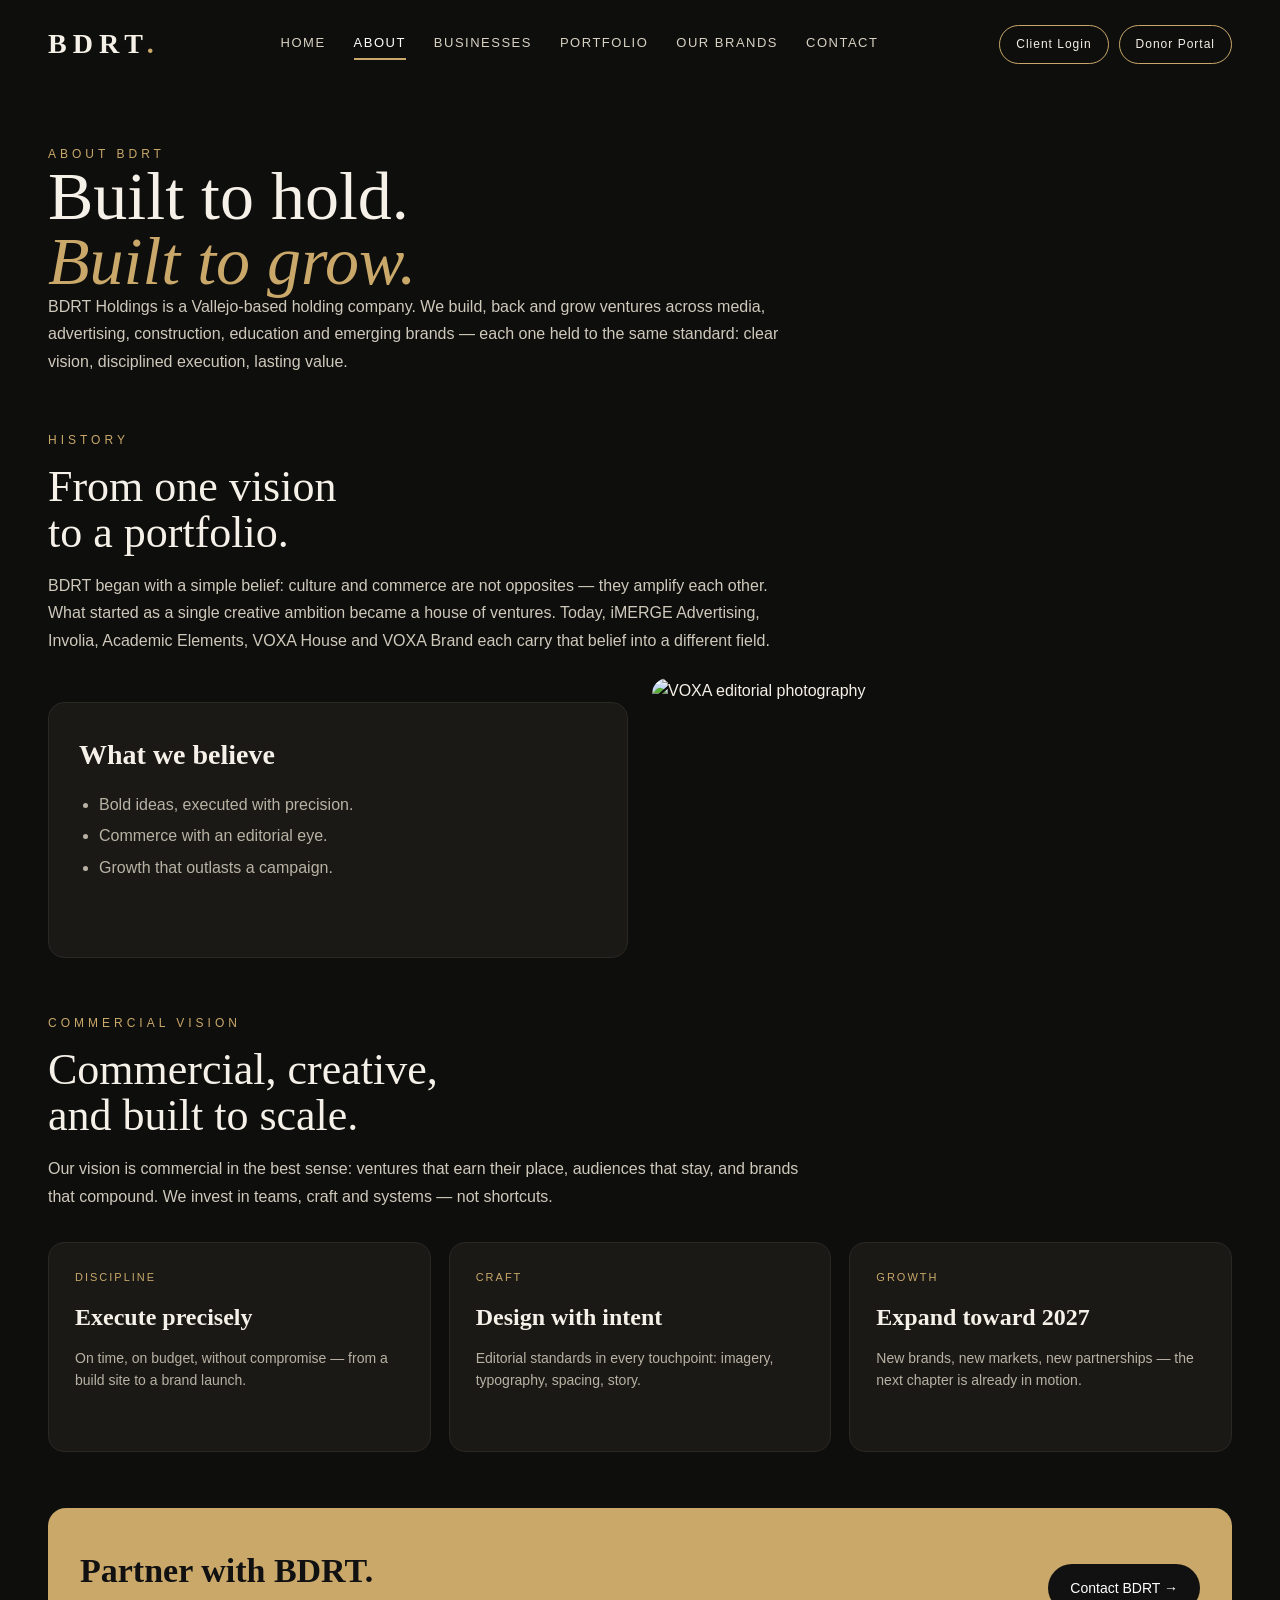
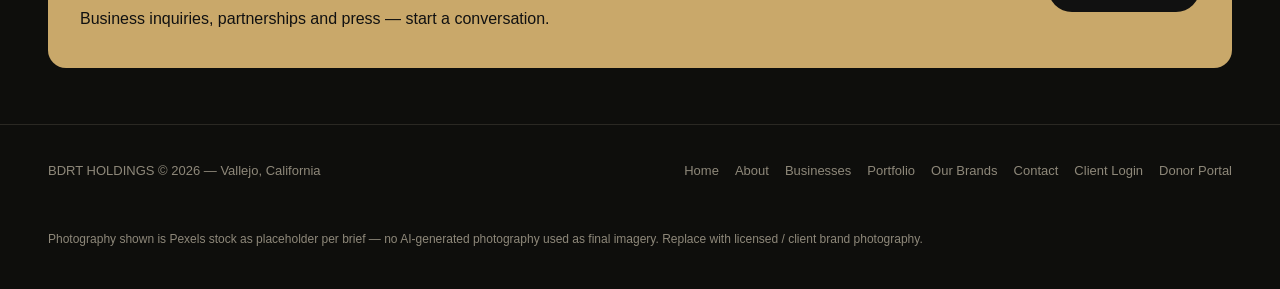
==== about.html @ 22045c34 "BDRT Holdings homepage + full site - Dark Luxury Editorial concept" ====
<!DOCTYPE html>
<html lang="en"><head><meta charset="utf-8"><meta name="viewport" content="width=device-width, initial-scale=1"><title>About — BDRT Holdings</title><link rel="stylesheet" href="styles.css"></head>
<body>
<header class="top">
  <a class="logo" href="index.html">BDRT<span>.</span></a>
  <button class="menu-toggle" data-menu-toggle aria-expanded="false">MENU ☰</button>
  <nav class="mainnav" data-mainnav><a href="index.html">Home</a><a href="about.html" class="active">About</a><a href="businesses.html">Businesses</a><a href="portfolio.html">Portfolio</a><a href="brands.html">Our Brands</a><a href="contact.html">Contact</a></nav>
  <div class="nav-actions"><a class="navbtn" href="contact.html#portals">Client Login</a><a class="navbtn" href="contact.html#portals">Donor Portal</a></div>
</header>
<main>
<div class="section"><div class="label">About BDRT</div><h1>Built to hold.<br><em>Built to grow.</em></h1><p class="lead">BDRT Holdings is a Vallejo-based holding company. We build, back and grow ventures across media, advertising, construction, education and emerging brands — each one held to the same standard: clear vision, disciplined execution, lasting value.</p></div>
<div class="section tight"><div class="label">History</div><h2>From one vision<br>to a portfolio.</h2><p class="lead">BDRT began with a simple belief: culture and commerce are not opposites — they amplify each other. What started as a single creative ambition became a house of ventures. Today, iMERGE Advertising, Involia, Academic Elements, VOXA House and VOXA Brand each carry that belief into a different field.</p>
<div class="split"><div class="detail"><h3>What we believe</h3><ul><li>Bold ideas, executed with precision.</li><li>Commerce with an editorial eye.</li><li>Growth that outlasts a campaign.</li></ul></div><img src="https://images.pexels.com/photos/33989223/pexels-photo-33989223.jpeg?auto=compress&cs=tinysrgb&w=1260&h=750&dpr=1" alt="VOXA editorial photography"></div></div>
<div class="section tight" id="vision-2027"><div class="label">Commercial Vision</div><h2>Commercial, creative,<br>and built to scale.</h2><p class="lead">Our vision is commercial in the best sense: ventures that earn their place, audiences that stay, and brands that compound. We invest in teams, craft and systems — not shortcuts.</p>
<div class="grid"><div class="card"><div class="tag">Discipline</div><h3>Execute precisely</h3><p>On time, on budget, without compromise — from a build site to a brand launch.</p></div><div class="card"><div class="tag">Craft</div><h3>Design with intent</h3><p>Editorial standards in every touchpoint: imagery, typography, spacing, story.</p></div><div class="card"><div class="tag">Growth</div><h3>Expand toward 2027</h3><p>New brands, new markets, new partnerships — the next chapter is already in motion.</p></div></div></div>
<div class="section tight"><div class="band"><div><h3>Partner with BDRT.</h3><p>Business inquiries, partnerships and press — start a conversation.</p></div><a href="contact.html">Contact BDRT →</a></div></div>
</main>
<footer><div>BDRT HOLDINGS © 2026 — Vallejo, California</div><nav><a href="index.html">Home</a><a href="about.html">About</a><a href="businesses.html">Businesses</a><a href="portfolio.html">Portfolio</a><a href="brands.html">Our Brands</a><a href="contact.html">Contact</a><a href="contact.html#portals">Client Login</a><a href="contact.html#portals">Donor Portal</a></nav></footer>
<div class="note">Photography shown is Pexels stock as placeholder per brief — no AI-generated photography used as final imagery. Replace with licensed / client brand photography.</div>
<script src="script.js"></script>
</body></html>
---- styles.css ----
/* BDRT Holdings — Dark Luxury Editorial. Shared stylesheet. */
*{margin:0;padding:0;box-sizing:border-box}
:root{--bg:#0E0E0C;--card:#1A1916;--line:#2A2823;--cream:#F5F0E8;--muted:#CFC9BC;--dim:#B9B2A4;--faint:#8E887A;--gold:#C9A86A;--gold2:#8A6B2F}
html{scroll-behavior:smooth}
body{font-family:Inter,Arial,sans-serif;background:var(--bg);color:var(--cream);line-height:1.6}
a{color:inherit;text-decoration:none}
img{max-width:100%}
/* Header — identical on every page */
.top{max-width:1440px;margin:0 auto;padding:22px 48px;display:flex;justify-content:space-between;align-items:center;gap:20px}
.logo{font-family:Georgia,serif;font-size:28px;letter-spacing:6px;font-weight:700}
.logo span{color:var(--gold)}
.mainnav{display:flex;gap:28px;font-size:13px;letter-spacing:1.5px;text-transform:uppercase;color:#D8D2C4}
.mainnav a{padding:4px 0;border-bottom:2px solid transparent}
.mainnav a:hover,.mainnav a.active{color:#fff;border-bottom-color:var(--gold)}
.navbtn{border:1px solid var(--gold);padding:9px 16px;border-radius:999px;font-size:12px;letter-spacing:1px;white-space:nowrap}
.navbtn:hover{background:var(--gold);color:#111}
.nav-actions{display:flex;gap:10px;align-items:center}
.menu-toggle{display:none;background:none;border:1px solid #444;color:var(--cream);padding:8px 14px;border-radius:999px;font-size:12px;letter-spacing:2px;cursor:pointer}
/* Hero */
.hero{max-width:1440px;margin:0 auto;padding:24px 48px 48px;display:grid;grid-template-columns:1.05fr .95fr;gap:40px;align-items:center}
.kicker{font-size:12px;letter-spacing:4px;text-transform:uppercase;color:var(--gold);margin-bottom:18px}
h1{font-family:Georgia,serif;font-size:68px;line-height:.95;font-weight:400}
h1 em{font-style:italic;color:var(--gold)}
.hero p{margin:22px 0 28px;color:var(--muted);font-size:17px;max-width:560px}
.cta{display:flex;gap:14px;flex-wrap:wrap}
.btn1{background:var(--gold);color:#111;padding:14px 26px;border-radius:999px;font-weight:700;font-size:14px;border:1px solid var(--gold)}
.btn1:hover{background:#D9BC82}
.btn2{border:1px solid #555;padding:14px 26px;border-radius:999px;font-size:14px}
.btn2:hover{border-color:var(--gold)}
.heroimg{border-radius:18px;overflow:hidden;height:560px;background:#222}
.heroimg img{width:100%;height:100%;object-fit:cover}
.badge{position:absolute;background:#111;border:1px solid var(--gold);padding:10px 16px;border-radius:999px;font-size:12px;letter-spacing:2px}
.wrap{position:relative}
.meta{margin-top:18px;display:flex;gap:28px;color:#A9A295;font-size:13px;flex-wrap:wrap}
/* Sections */
.section{max-width:1440px;margin:0 auto;padding:56px 48px}
.section.tight{padding-top:0}
.label{font-size:12px;letter-spacing:4px;color:var(--gold);text-transform:uppercase}
h2{font-family:Georgia,serif;font-size:44px;line-height:1.05;margin:14px 0 16px;font-weight:400}
h2 em{font-style:italic;color:var(--gold)}
.lead{color:var(--muted);line-height:1.7;max-width:760px}
.grid{display:grid;grid-template-columns:repeat(3,1fr);gap:18px;margin-top:32px}
.card{background:var(--card);border:1px solid var(--line);border-radius:16px;padding:26px;min-height:210px}
.card:hover{border-color:var(--gold)}
.card h3{font-family:Georgia,serif;font-size:24px;margin:12px 0 10px}
.card p{color:var(--dim);font-size:14px;line-height:1.6}
.card .link{display:inline-block;margin-top:14px;color:var(--gold);font-size:13px;letter-spacing:1px}
.tag{font-size:11px;letter-spacing:2px;color:var(--gold);text-transform:uppercase}
/* Work */
.work{display:grid;grid-template-columns:1fr 1fr 1fr;gap:18px;margin-top:28px}
.work article{border-radius:16px;overflow:hidden;background:var(--card);border:1px solid var(--line)}
.work img{width:100%;height:260px;object-fit:cover;display:block}
.work .txt{padding:18px}
.work .txt h4{font-family:Georgia,serif;font-size:20px}
.work .txt p{color:var(--dim);font-size:13px;line-height:1.5;margin-top:6px}
.gold-tile{background:linear-gradient(135deg,var(--gold),var(--gold2));display:flex;align-items:center;justify-content:center;min-height:260px;border-radius:16px}
.gold-tile .inner{text-align:center;color:#111;padding:24px}
.gold-tile .eyebrow{font-size:12px;letter-spacing:3px}
.gold-tile .big{font-family:Georgia,serif;font-size:32px;margin-top:10px;line-height:1.2}
/* Band */
.band{background:var(--gold);color:#111;border-radius:18px;padding:36px 32px;display:flex;justify-content:space-between;align-items:center;gap:24px;flex-wrap:wrap}
.band h3{font-family:Georgia,serif;font-size:34px}
.band p{margin-top:8px;max-width:560px}
.band a{background:#111;color:#fff;padding:13px 22px;border-radius:999px;font-size:14px;white-space:nowrap}
/* Detail blocks (about / businesses / brands) */
.detail{border:1px solid var(--line);border-radius:16px;padding:30px;background:var(--card);margin-top:24px}
.detail h3{font-family:Georgia,serif;font-size:28px;margin-bottom:10px}
.detail p{color:var(--dim);max-width:820px}
.detail ul{margin:14px 0 0 20px;color:var(--dim)}
.detail li{margin-bottom:6px}
.split{display:grid;grid-template-columns:1fr 1fr;gap:24px;margin-top:24px}
.split img{width:100%;height:100%;min-height:280px;object-fit:cover;border-radius:16px}
/* Contact form */
.form{max-width:640px;margin-top:24px;display:grid;gap:14px}
.form label{font-size:12px;letter-spacing:2px;text-transform:uppercase;color:var(--gold)}
.form input,.form select,.form textarea{background:#141310;border:1px solid var(--line);color:var(--cream);padding:13px 16px;border-radius:12px;font:inherit;font-size:15px;width:100%}
.form input:focus,.form select:focus,.form textarea:focus{outline:none;border-color:var(--gold)}
.form-note{color:var(--faint);font-size:13px}
.portal-note{margin-top:24px;border:1px solid var(--line);border-radius:16px;padding:20px;background:var(--card);color:var(--dim);font-size:14px}
.portal-note a{color:var(--gold)}
/* Footer — identical on every page */
footer{max-width:1440px;margin:0 auto;padding:36px 48px 48px;display:flex;justify-content:space-between;gap:20px;flex-wrap:wrap;color:var(--faint);font-size:13px;border-top:1px solid var(--line)}
footer nav{display:flex;gap:16px;flex-wrap:wrap}
footer a:hover{color:var(--gold)}
.note{max-width:1440px;margin:0 auto;padding:0 48px 40px;color:var(--faint);font-size:12px;line-height:1.6}
/* Responsive */
@media (max-width:960px){
  .top{padding:18px 20px}
  .menu-toggle{display:block}
  .mainnav{display:none;position:absolute;top:72px;left:0;right:0;background:#141310;padding:20px;flex-direction:column;gap:14px;border-bottom:1px solid var(--line);z-index:10}
  .mainnav.open{display:flex}
  .nav-actions .navbtn{display:none}
  .hero{grid-template-columns:1fr;padding:16px 20px 32px;gap:24px}
  h1{font-size:42px}
  .heroimg{height:380px}
  .section{padding:36px 20px}
  .grid,.work{grid-template-columns:1fr}
  h2{font-size:32px}
  .split{grid-template-columns:1fr}
  .band{padding:26px 20px}
  footer{padding:28px 20px 32px}
  .note{padding:0 20px 28px}
}
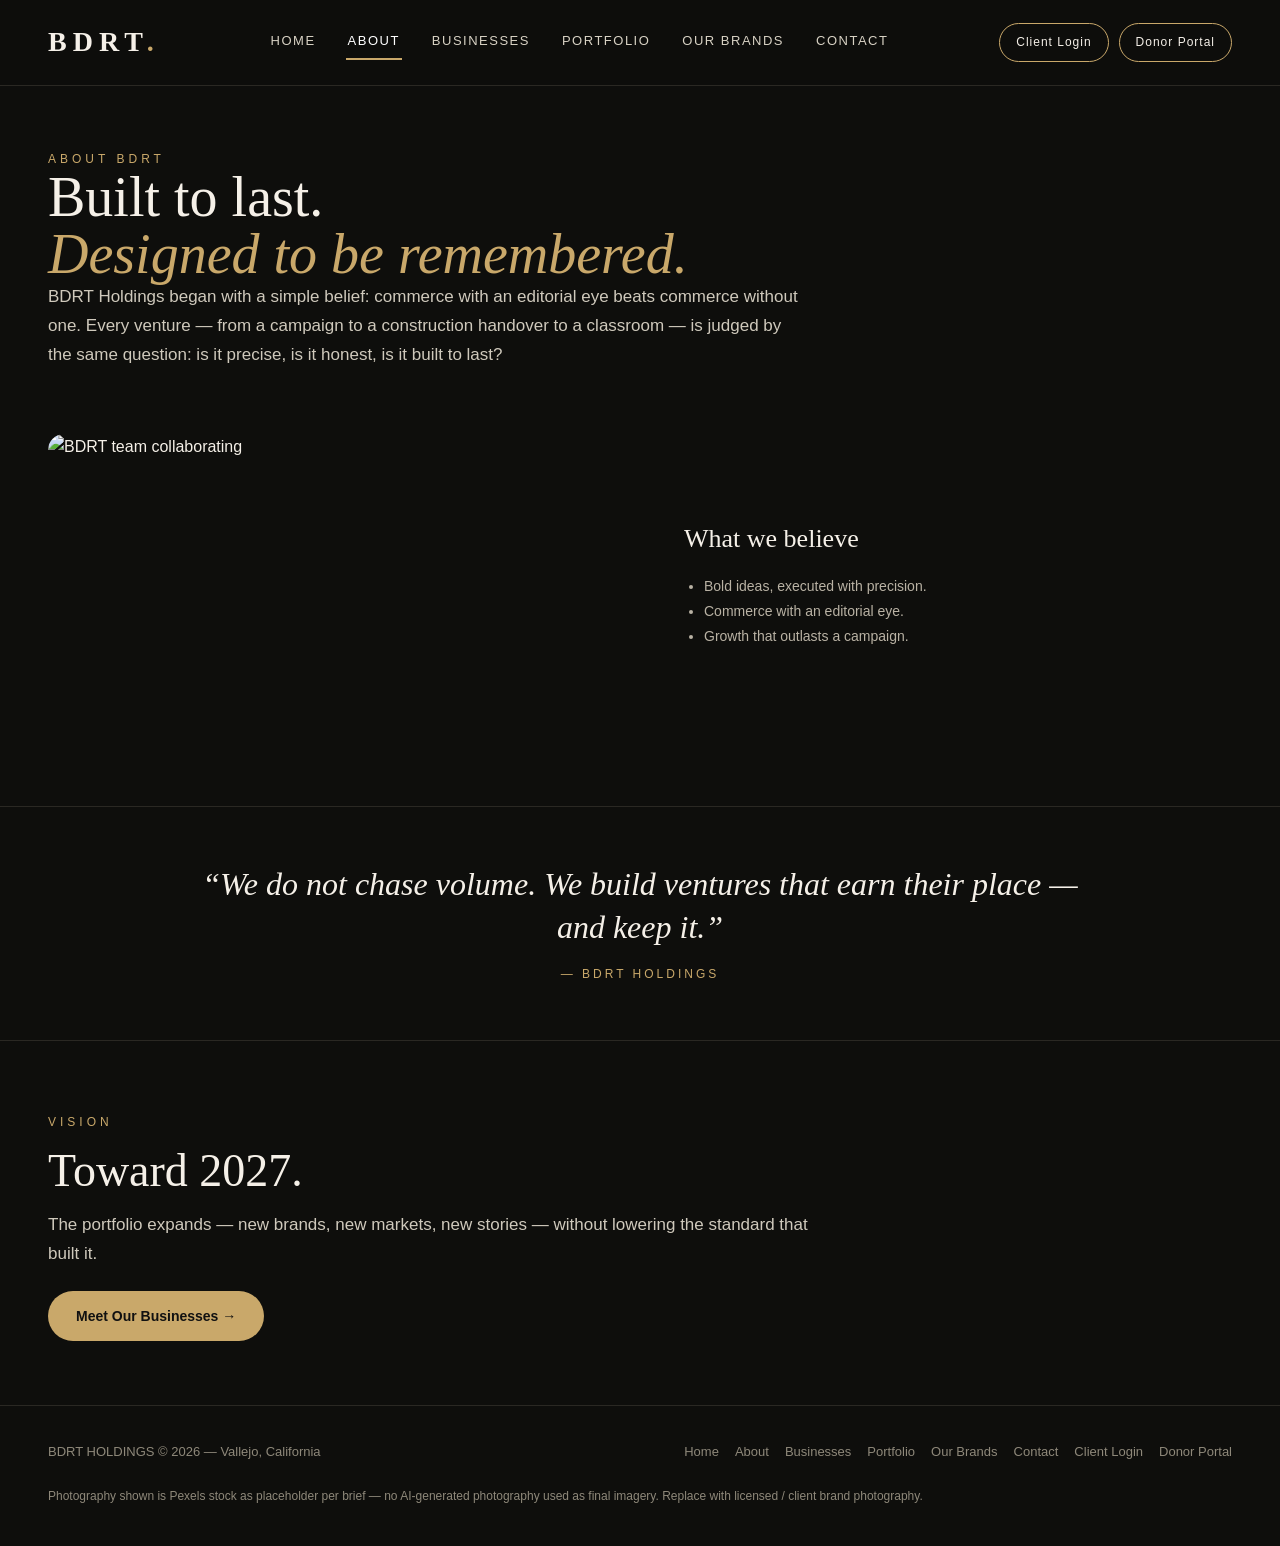
==== commit 3a74318f: "Premium v2: full-bleed hero, image cards per business, 2027 timeline, trust band" ====
--- a/about.html
+++ b/about.html
@@ -4,16 +4,16 @@
 <header class="top">
   <a class="logo" href="index.html">BDRT<span>.</span></a>
   <button class="menu-toggle" data-menu-toggle aria-expanded="false">MENU ☰</button>
-  <nav class="mainnav" data-mainnav><a href="index.html">Home</a><a href="about.html" class="active">About</a><a href="businesses.html">Businesses</a><a href="portfolio.html">Portfolio</a><a href="brands.html">Our Brands</a><a href="contact.html">Contact</a></nav>
+  <nav class="mainnav" data-mainnav><a href="index.html" data-nav="index">Home</a><a href="about.html" class="active">About</a><a href="businesses.html" data-nav="businesses">Businesses</a><a href="portfolio.html" data-nav="portfolio">Portfolio</a><a href="brands.html" data-nav="brands">Our Brands</a><a href="contact.html" data-nav="contact">Contact</a></nav>
   <div class="nav-actions"><a class="navbtn" href="contact.html#portals">Client Login</a><a class="navbtn" href="contact.html#portals">Donor Portal</a></div>
 </header>
 <main>
-<div class="section"><div class="label">About BDRT</div><h1>Built to hold.<br><em>Built to grow.</em></h1><p class="lead">BDRT Holdings is a Vallejo-based holding company. We build, back and grow ventures across media, advertising, construction, education and emerging brands — each one held to the same standard: clear vision, disciplined execution, lasting value.</p></div>
-<div class="section tight"><div class="label">History</div><h2>From one vision<br>to a portfolio.</h2><p class="lead">BDRT began with a simple belief: culture and commerce are not opposites — they amplify each other. What started as a single creative ambition became a house of ventures. Today, iMERGE Advertising, Involia, Academic Elements, VOXA House and VOXA Brand each carry that belief into a different field.</p>
-<div class="split"><div class="detail"><h3>What we believe</h3><ul><li>Bold ideas, executed with precision.</li><li>Commerce with an editorial eye.</li><li>Growth that outlasts a campaign.</li></ul></div><img src="https://images.pexels.com/photos/33989223/pexels-photo-33989223.jpeg?auto=compress&cs=tinysrgb&w=1260&h=750&dpr=1" alt="VOXA editorial photography"></div></div>
-<div class="section tight" id="vision-2027"><div class="label">Commercial Vision</div><h2>Commercial, creative,<br>and built to scale.</h2><p class="lead">Our vision is commercial in the best sense: ventures that earn their place, audiences that stay, and brands that compound. We invest in teams, craft and systems — not shortcuts.</p>
-<div class="grid"><div class="card"><div class="tag">Discipline</div><h3>Execute precisely</h3><p>On time, on budget, without compromise — from a build site to a brand launch.</p></div><div class="card"><div class="tag">Craft</div><h3>Design with intent</h3><p>Editorial standards in every touchpoint: imagery, typography, spacing, story.</p></div><div class="card"><div class="tag">Growth</div><h3>Expand toward 2027</h3><p>New brands, new markets, new partnerships — the next chapter is already in motion.</p></div></div></div>
-<div class="section tight"><div class="band"><div><h3>Partner with BDRT.</h3><p>Business inquiries, partnerships and press — start a conversation.</p></div><a href="contact.html">Contact BDRT →</a></div></div>
+
+<div class="section"><div class="label">About BDRT</div><h1>Built to last.<br><em>Designed to be remembered.</em></h1><p class="lead">BDRT Holdings began with a simple belief: commerce with an editorial eye beats commerce without one. Every venture — from a campaign to a construction handover to a classroom — is judged by the same question: is it precise, is it honest, is it built to last?</p></div>
+<div class="section tight"><div class="split"><img src="https://images.pexels.com/photos/3932229/pexels-photo-3932229.jpeg?auto=compress&cs=tinysrgb&w=1260&h=750&dpr=1" alt="BDRT team collaborating"><div class="detail"><h3>What we believe</h3><ul><li>Bold ideas, executed with precision.</li><li>Commerce with an editorial eye.</li><li>Growth that outlasts a campaign.</li></ul></div></div></div>
+<div class="quote-band"><p>“We do not chase volume. We build ventures that earn their place — and keep it.”</p><span>— BDRT Holdings</span></div>
+<div class="section"><div class="label">Vision</div><h2 id="vision-2027">Toward 2027.</h2><p class="lead">The portfolio expands — new brands, new markets, new stories — without lowering the standard that built it.</p><div class="cta" style="margin-top:22px"><a class="btn1" href="businesses.html">Meet Our Businesses →</a></div></div>
+
 </main>
 <footer><div>BDRT HOLDINGS © 2026 — Vallejo, California</div><nav><a href="index.html">Home</a><a href="about.html">About</a><a href="businesses.html">Businesses</a><a href="portfolio.html">Portfolio</a><a href="brands.html">Our Brands</a><a href="contact.html">Contact</a><a href="contact.html#portals">Client Login</a><a href="contact.html#portals">Donor Portal</a></nav></footer>
 <div class="note">Photography shown is Pexels stock as placeholder per brief — no AI-generated photography used as final imagery. Replace with licensed / client brand photography.</div>
--- a/styles.css
+++ b/styles.css
@@ -1,103 +1,94 @@
-/* BDRT Holdings — Dark Luxury Editorial. Shared stylesheet. */
 *{margin:0;padding:0;box-sizing:border-box}
-:root{--bg:#0E0E0C;--card:#1A1916;--line:#2A2823;--cream:#F5F0E8;--muted:#CFC9BC;--dim:#B9B2A4;--faint:#8E887A;--gold:#C9A86A;--gold2:#8A6B2F}
+:root{--bg:#0E0E0C;--card:#1A1916;--line:#2A2823;--cream:#F5F0E8;--muted:#CFC9BC;--dim:#A9A295;--gold:#C9A86A;--gold2:#E8D5A8}
 html{scroll-behavior:smooth}
 body{font-family:Inter,Arial,sans-serif;background:var(--bg);color:var(--cream);line-height:1.6}
 a{color:inherit;text-decoration:none}
-img{max-width:100%}
-/* Header — identical on every page */
-.top{max-width:1440px;margin:0 auto;padding:22px 48px;display:flex;justify-content:space-between;align-items:center;gap:20px}
+img{display:block;width:100%;height:100%;object-fit:cover}
+.top{max-width:1440px;margin:0 auto;padding:20px 48px;display:flex;justify-content:space-between;align-items:center;position:sticky;top:0;background:rgba(14,14,12,.92);backdrop-filter:blur(10px);z-index:50;border-bottom:1px solid var(--line)}
 .logo{font-family:Georgia,serif;font-size:28px;letter-spacing:6px;font-weight:700}
 .logo span{color:var(--gold)}
 .mainnav{display:flex;gap:28px;font-size:13px;letter-spacing:1.5px;text-transform:uppercase;color:#D8D2C4}
-.mainnav a{padding:4px 0;border-bottom:2px solid transparent}
-.mainnav a:hover,.mainnav a.active{color:#fff;border-bottom-color:var(--gold)}
-.navbtn{border:1px solid var(--gold);padding:9px 16px;border-radius:999px;font-size:12px;letter-spacing:1px;white-space:nowrap}
+.mainnav a{padding:6px 2px;border-bottom:2px solid transparent;transition:border-color .25s}
+.mainnav a:hover,.mainnav a.active{border-bottom-color:var(--gold);color:#fff}
+.navbtn{border:1px solid var(--gold);padding:9px 16px;border-radius:999px;font-size:12px;letter-spacing:1px;transition:background .25s}
 .navbtn:hover{background:var(--gold);color:#111}
-.nav-actions{display:flex;gap:10px;align-items:center}
+.nav-actions{display:flex;gap:10px}
 .menu-toggle{display:none;background:none;border:1px solid #444;color:var(--cream);padding:8px 14px;border-radius:999px;font-size:12px;letter-spacing:2px;cursor:pointer}
-/* Hero */
-.hero{max-width:1440px;margin:0 auto;padding:24px 48px 48px;display:grid;grid-template-columns:1.05fr .95fr;gap:40px;align-items:center}
-.kicker{font-size:12px;letter-spacing:4px;text-transform:uppercase;color:var(--gold);margin-bottom:18px}
-h1{font-family:Georgia,serif;font-size:68px;line-height:.95;font-weight:400}
-h1 em{font-style:italic;color:var(--gold)}
-.hero p{margin:22px 0 28px;color:var(--muted);font-size:17px;max-width:560px}
+.hero-full{min-height:92vh;background-size:cover;background-position:center 30%;display:flex;flex-direction:column;justify-content:flex-end;position:relative}
+.hero-inner{max-width:1440px;width:100%;margin:0 auto;padding:90px 48px 40px}
+.eyebrow{font-size:12px;letter-spacing:4px;text-transform:uppercase;color:var(--gold);margin-bottom:20px}
+.hero-inner h1{font-family:Georgia,serif;font-size:76px;line-height:.98;font-weight:400;max-width:900px;text-shadow:0 2px 30px rgba(0,0,0,.6)}
+.hero-inner h1 em{font-style:italic;color:var(--gold2)}
+.hero-sub{margin:24px 0 28px;color:#EDE8DD;font-size:18px;line-height:1.65;max-width:640px;text-shadow:0 1px 12px rgba(0,0,0,.6)}
 .cta{display:flex;gap:14px;flex-wrap:wrap}
-.btn1{background:var(--gold);color:#111;padding:14px 26px;border-radius:999px;font-weight:700;font-size:14px;border:1px solid var(--gold)}
-.btn1:hover{background:#D9BC82}
-.btn2{border:1px solid #555;padding:14px 26px;border-radius:999px;font-size:14px}
-.btn2:hover{border-color:var(--gold)}
-.heroimg{border-radius:18px;overflow:hidden;height:560px;background:#222}
-.heroimg img{width:100%;height:100%;object-fit:cover}
-.badge{position:absolute;background:#111;border:1px solid var(--gold);padding:10px 16px;border-radius:999px;font-size:12px;letter-spacing:2px}
-.wrap{position:relative}
-.meta{margin-top:18px;display:flex;gap:28px;color:#A9A295;font-size:13px;flex-wrap:wrap}
-/* Sections */
-.section{max-width:1440px;margin:0 auto;padding:56px 48px}
+.btn1{background:var(--gold);color:#111;padding:14px 28px;border-radius:999px;font-weight:700;font-size:14px;transition:transform .2s,background .2s;display:inline-block}
+.btn1:hover{background:var(--gold2);transform:translateY(-1px)}
+.btn2{border:1px solid rgba(255,255,255,.5);color:#fff;padding:14px 28px;border-radius:999px;font-size:14px;transition:background .2s;display:inline-block}
+.btn2:hover{background:rgba(255,255,255,.12)}
+.stats{max-width:1440px;width:100%;margin:0 auto;padding:22px 48px;border-top:1px solid rgba(255,255,255,.25);display:flex;gap:44px;flex-wrap:wrap;font-size:14px;color:#EDE8DD}
+.stats strong{color:#fff;font-size:18px}
+.section{max-width:1440px;margin:0 auto;padding:64px 48px}
 .section.tight{padding-top:0}
 .label{font-size:12px;letter-spacing:4px;color:var(--gold);text-transform:uppercase}
-h2{font-family:Georgia,serif;font-size:44px;line-height:1.05;margin:14px 0 16px;font-weight:400}
-h2 em{font-style:italic;color:var(--gold)}
-.lead{color:var(--muted);line-height:1.7;max-width:760px}
-.grid{display:grid;grid-template-columns:repeat(3,1fr);gap:18px;margin-top:32px}
-.card{background:var(--card);border:1px solid var(--line);border-radius:16px;padding:26px;min-height:210px}
-.card:hover{border-color:var(--gold)}
-.card h3{font-family:Georgia,serif;font-size:24px;margin:12px 0 10px}
-.card p{color:var(--dim);font-size:14px;line-height:1.6}
-.card .link{display:inline-block;margin-top:14px;color:var(--gold);font-size:13px;letter-spacing:1px}
-.tag{font-size:11px;letter-spacing:2px;color:var(--gold);text-transform:uppercase}
-/* Work */
-.work{display:grid;grid-template-columns:1fr 1fr 1fr;gap:18px;margin-top:28px}
-.work article{border-radius:16px;overflow:hidden;background:var(--card);border:1px solid var(--line)}
-.work img{width:100%;height:260px;object-fit:cover;display:block}
-.work .txt{padding:18px}
-.work .txt h4{font-family:Georgia,serif;font-size:20px}
-.work .txt p{color:var(--dim);font-size:13px;line-height:1.5;margin-top:6px}
-.gold-tile{background:linear-gradient(135deg,var(--gold),var(--gold2));display:flex;align-items:center;justify-content:center;min-height:260px;border-radius:16px}
-.gold-tile .inner{text-align:center;color:#111;padding:24px}
-.gold-tile .eyebrow{font-size:12px;letter-spacing:3px}
-.gold-tile .big{font-family:Georgia,serif;font-size:32px;margin-top:10px;line-height:1.2}
-/* Band */
-.band{background:var(--gold);color:#111;border-radius:18px;padding:36px 32px;display:flex;justify-content:space-between;align-items:center;gap:24px;flex-wrap:wrap}
-.band h3{font-family:Georgia,serif;font-size:34px}
-.band p{margin-top:8px;max-width:560px}
-.band a{background:#111;color:#fff;padding:13px 22px;border-radius:999px;font-size:14px;white-space:nowrap}
-/* Detail blocks (about / businesses / brands) */
-.detail{border:1px solid var(--line);border-radius:16px;padding:30px;background:var(--card);margin-top:24px}
-.detail h3{font-family:Georgia,serif;font-size:28px;margin-bottom:10px}
-.detail p{color:var(--dim);max-width:820px}
-.detail ul{margin:14px 0 0 20px;color:var(--dim)}
-.detail li{margin-bottom:6px}
-.split{display:grid;grid-template-columns:1fr 1fr;gap:24px;margin-top:24px}
-.split img{width:100%;height:100%;min-height:280px;object-fit:cover;border-radius:16px}
-/* Contact form */
-.form{max-width:640px;margin-top:24px;display:grid;gap:14px}
-.form label{font-size:12px;letter-spacing:2px;text-transform:uppercase;color:var(--gold)}
-.form input,.form select,.form textarea{background:#141310;border:1px solid var(--line);color:var(--cream);padding:13px 16px;border-radius:12px;font:inherit;font-size:15px;width:100%}
+h1{font-family:Georgia,serif;font-size:56px;line-height:1.02;font-weight:400}
+h1 em{font-style:italic;color:var(--gold)}
+h2{font-family:Georgia,serif;font-size:46px;line-height:1.05;margin:14px 0 16px;font-weight:400}
+h3{font-family:Georgia,serif;font-size:26px;font-weight:400}
+.lead{color:var(--muted);line-height:1.7;max-width:760px;font-size:17px}
+.quote-band{max-width:1440px;margin:8px auto;padding:56px 48px;text-align:center;border-top:1px solid var(--line);border-bottom:1px solid var(--line)}
+.quote-band p{font-family:Georgia,serif;font-size:32px;line-height:1.35;font-style:italic;max-width:900px;margin:0 auto}
+.quote-band span{display:block;margin-top:16px;color:var(--gold);letter-spacing:3px;font-size:12px;text-transform:uppercase}
+.biz-grid{display:grid;grid-template-columns:repeat(3,1fr);gap:20px;margin-top:32px}
+.biz-card{background:var(--card);border:1px solid var(--line);border-radius:18px;overflow:hidden;transition:transform .25s,border-color .25s,box-shadow .25s}
+.biz-card:hover{transform:translateY(-4px);border-color:var(--gold);box-shadow:0 18px 40px rgba(0,0,0,.45)}
+.biz-img{height:230px;position:relative;overflow:hidden}
+.biz-img img{transition:transform .6s}
+.biz-card:hover .biz-img img{transform:scale(1.04)}
+.biz-tag{position:absolute;left:14px;bottom:14px;background:rgba(10,10,8,.82);border:1px solid var(--gold);padding:6px 12px;border-radius:999px;font-size:11px;letter-spacing:2px;text-transform:uppercase}
+.biz-txt{padding:22px}
+.biz-txt h3{margin-bottom:8px}
+.biz-txt p{color:#B9B2A4;font-size:14px;line-height:1.6}
+.link{display:inline-block;margin-top:14px;color:var(--gold);font-weight:600;font-size:14px}
+.link:hover{color:var(--gold2)}
+.work-grid{display:grid;grid-template-columns:1fr 1fr;gap:20px;margin-top:28px}
+.work-card{background:var(--card);border:1px solid var(--line);border-radius:18px;overflow:hidden;transition:transform .25s,border-color .25s}
+.work-card:hover{transform:translateY(-4px);border-color:var(--gold)}
+.work-img{height:320px;position:relative;overflow:hidden}
+.work-tag{position:absolute;left:14px;bottom:14px;background:rgba(10,10,8,.82);border:1px solid var(--gold);padding:6px 12px;border-radius:999px;font-size:11px;letter-spacing:2px;text-transform:uppercase}
+.work-txt{padding:22px}
+.work-txt p{color:#B9B2A4;font-size:14px;margin-top:6px}
+.timeline{display:grid;grid-template-columns:repeat(3,1fr);gap:20px;margin-top:30px}
+.tl{background:var(--card);border:1px solid var(--line);border-radius:16px;padding:26px}
+.tl-num{font-family:Georgia,serif;font-size:40px;color:var(--gold)}
+.tl h3{margin:10px 0 8px}
+.tl p{color:#B9B2A4;font-size:14px}
+.trust-band{max-width:1440px;margin:0 auto;padding:0 48px 20px}
+.trust-band>div{display:flex;justify-content:space-between;align-items:center;gap:20px;background:linear-gradient(120deg,#C9A86A,#8A6B2F);color:#111;border-radius:18px;padding:32px}
+.trust-band .stars{font-size:22px;letter-spacing:4px}
+.trust-band strong{font-size:20px}
+.trust-band p{margin-top:6px;font-size:14px}
+.biz-detail-grid{display:grid;gap:20px}
+.detail-card{display:grid;grid-template-columns:1fr 1fr;background:var(--card);border:1px solid var(--line);border-radius:18px;overflow:hidden}
+.detail-card img{min-height:280px}
+.detail{padding:30px}
+.detail .tag{font-size:11px;letter-spacing:2px;color:var(--gold);text-transform:uppercase}
+.detail ul{margin-top:14px;padding-left:20px;color:#B9B2A4;font-size:14px;line-height:1.8}
+.split{display:grid;grid-template-columns:1fr 1fr;gap:28px;align-items:center}
+.split img{border-radius:16px;min-height:300px}
+.form{display:grid;gap:14px;max-width:640px}
+.form label{display:block;font-size:13px;letter-spacing:1px;margin-bottom:6px;color:var(--muted)}
+.form input,.form select,.form textarea{width:100%;background:#121210;border:1px solid var(--line);color:var(--cream);padding:13px 14px;border-radius:10px;font-size:14px;font-family:inherit}
 .form input:focus,.form select:focus,.form textarea:focus{outline:none;border-color:var(--gold)}
-.form-note{color:var(--faint);font-size:13px}
-.portal-note{margin-top:24px;border:1px solid var(--line);border-radius:16px;padding:20px;background:var(--card);color:var(--dim);font-size:14px}
+.form-note{color:var(--dim);font-size:13px}
+.portal-note{margin-top:28px;background:var(--card);border:1px solid var(--line);border-radius:14px;padding:20px;color:var(--muted);font-size:14px;line-height:1.7}
 .portal-note a{color:var(--gold)}
-/* Footer — identical on every page */
-footer{max-width:1440px;margin:0 auto;padding:36px 48px 48px;display:flex;justify-content:space-between;gap:20px;flex-wrap:wrap;color:var(--faint);font-size:13px;border-top:1px solid var(--line)}
+footer{max-width:1440px;margin:0 auto;padding:36px 48px 24px;display:flex;justify-content:space-between;gap:20px;flex-wrap:wrap;color:#8E887A;font-size:13px;border-top:1px solid var(--line)}
 footer nav{display:flex;gap:16px;flex-wrap:wrap}
-footer a:hover{color:var(--gold)}
-.note{max-width:1440px;margin:0 auto;padding:0 48px 40px;color:var(--faint);font-size:12px;line-height:1.6}
-/* Responsive */
-@media (max-width:960px){
-  .top{padding:18px 20px}
-  .menu-toggle{display:block}
-  .mainnav{display:none;position:absolute;top:72px;left:0;right:0;background:#141310;padding:20px;flex-direction:column;gap:14px;border-bottom:1px solid var(--line);z-index:10}
-  .mainnav.open{display:flex}
-  .nav-actions .navbtn{display:none}
-  .hero{grid-template-columns:1fr;padding:16px 20px 32px;gap:24px}
-  h1{font-size:42px}
-  .heroimg{height:380px}
-  .section{padding:36px 20px}
-  .grid,.work{grid-template-columns:1fr}
-  h2{font-size:32px}
-  .split{grid-template-columns:1fr}
-  .band{padding:26px 20px}
-  footer{padding:28px 20px 32px}
-  .note{padding:0 20px 28px}
+.note{max-width:1440px;margin:0 auto;padding:0 48px 40px;color:#8E887A;font-size:12px;line-height:1.6}
+@media(max-width:960px){
+.top{padding:16px 20px}.menu-toggle{display:block}.mainnav{display:none;position:absolute;top:70px;left:0;right:0;background:#111;flex-direction:column;padding:16px 20px;border-bottom:1px solid var(--line)}.mainnav.open{display:flex}.nav-actions{display:none}
+.hero-inner{padding:60px 20px 30px}.hero-inner h1{font-size:46px}.stats{padding:18px 20px;gap:20px}
+.section{padding:44px 20px}.quote-band{padding:36px 20px}.quote-band p{font-size:24px}
+.biz-grid{grid-template-columns:1fr}.work-grid{grid-template-columns:1fr}.work-img{height:250px}.timeline{grid-template-columns:1fr}.detail-card{grid-template-columns:1fr}.split{grid-template-columns:1fr}.trust-band{padding:0 20px 16px}.trust-band>div{flex-direction:column;align-items:flex-start}
+h1{font-size:40px}h2{font-size:34px}
 }
